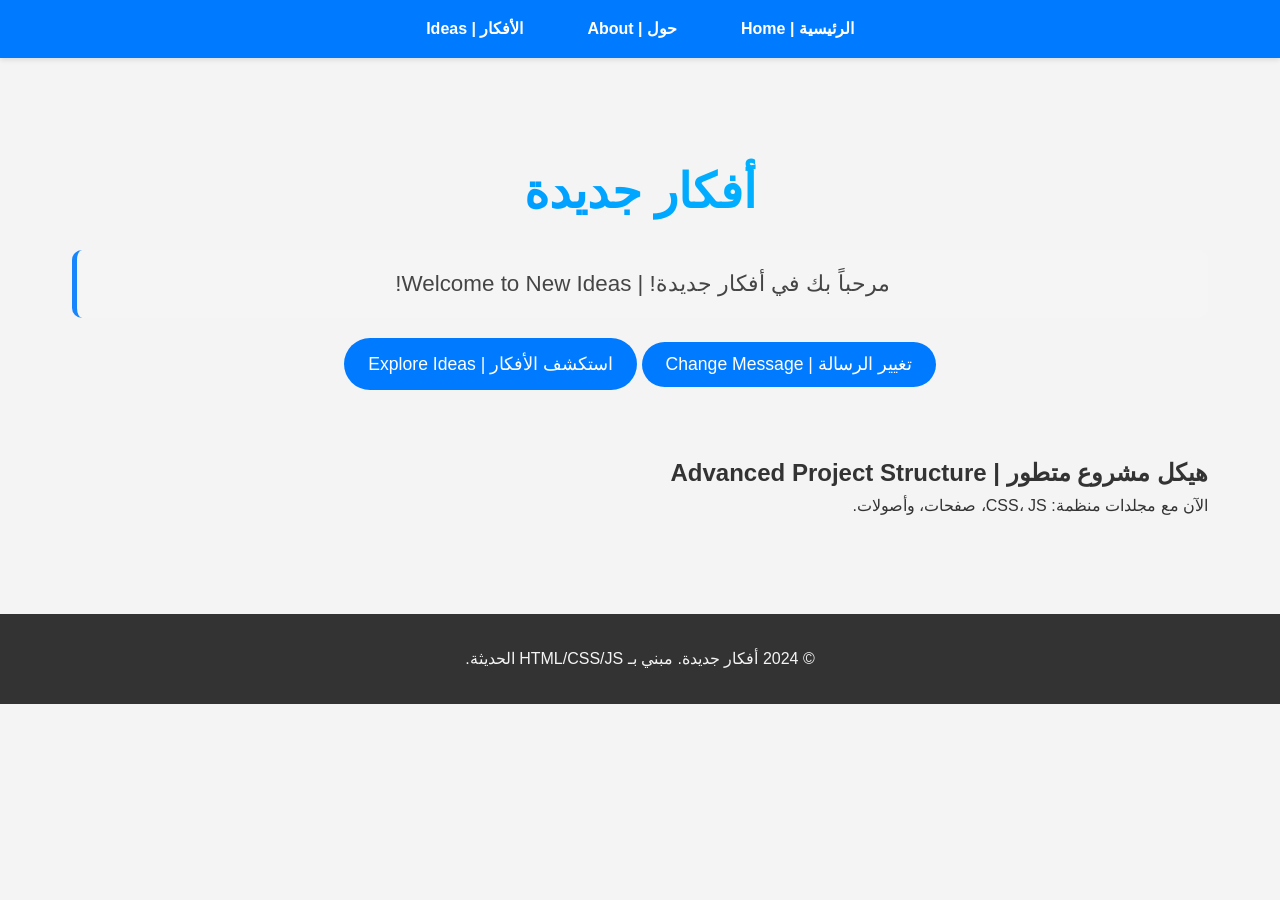
==== index.html @ 8f8e3263 ";=====" ====
<!DOCTYPE html>
<html lang="ar" dir="rtl">
<head>
    <meta charset="UTF-8">
    <meta name="viewport" content="width=device-width, initial-scale=1.0">
    <title>أفكار جديدة | New Ideas</title>
    <link rel="stylesheet" href="css/style.css">
</head>
<body data-theme="light">
    <button id="themeToggle" aria-label="تبديل الثيم | Toggle Theme">🌙</button>
    
    <header>
        <nav>
            <ul>
                <li><a href="index.html#home">الرئيسية | Home</a></li>
                <li><a href="pages/about.html">حول | About</a></li>
                <li><a href="pages/ideas.html">الأفكار | Ideas</a></li>
            </ul>
        </nav>
    </header>
    
    <main>
        <section id="home" class="hero">
            <h1>أفكار جديدة</h1>
            <p id="message">انقر على الزر لتغيير هذا النص | Click the button to change this text.</p>
            <button id="changeBtn" class="btn">تغيير الرسالة | Change Message</button>
            <a href="pages/ideas.html" class="btn">استكشف الأفكار | Explore Ideas</a>
        </section>
        
        <section class="teaser">
            <h2>هيكل مشروع متطور | Advanced Project Structure</h2>
            <p>الآن مع مجلدات منظمة: CSS، JS، صفحات، وأصولات.</p>
        </section>
    </main>
    
    <footer>
        <p>&copy; 2024 أفكار جديدة. مبني بـ HTML/CSS/JS الحديثة.</p>
    </footer>
    
    <script src="js/script.js"></script>
</body>
</html>
---- css/style.css ----
:root {
  --primary-color: #007bff;
  --secondary-color: #0056b3;
  --bg-light: #f4f4f4;
  --bg-dark: #333;
  --text-light: #333;
  --text-dark: #f4f4f4;
  --font-main: 'Arial', sans-serif;
}

[data-theme='dark'] {
  --bg-light: #333;
  --bg-dark: #f4f4f4;
  --text-light: #f4f4f4;
  --text-dark: #333;
}

* {
  margin: 0;
  padding: 0;
  box-sizing: border-box;
}

body {
  font-family: var(--font-main);
  background-color: var(--bg-light);
  color: var(--text-light);
  line-height: 1.6;
  transition: background-color 0.3s, color 0.3s;
}

header {
  background: var(--primary-color);
  padding: 1rem 0;
  position: sticky;
  top: 0;
  z-index: 100;
  box-shadow: 0 2px 5px rgba(0,0,0,0.1);
}

nav ul {
  list-style: none;
  display: flex;
  justify-content: center;
  gap: 2rem;
}

nav a {
  color: white;
  text-decoration: none;
  font-weight: bold;
  padding: 0.5rem 1rem;
  border-radius: 5px;
  transition: background 0.3s;
}

nav a:hover {
  background: var(--secondary-color);
}

main {
  max-width: 1200px;
  margin: 0 auto;
  padding: 2rem;
}

.hero {
  text-align: center;
  padding: 4rem 0;
}

.hero h1 {
  font-size: 3rem;
  margin-bottom: 1rem;
  background: linear-gradient(45deg, var(--primary-color), #00d4ff);
  -webkit-background-clip: text;
  -webkit-text-fill-color: transparent;
  background-clip: text;
}

.hero p {
  font-size: 1.5rem;
  margin-bottom: 2rem;
  opacity: 0.9;
}

#message {
  font-size: 1.4em;
  margin: 20px 0;
  padding: 1rem;
  background: rgba(255,255,255,0.1);
  border-radius: 10px;
  border-left: 5px solid var(--primary-color);
}

.btn {
  display: inline-block;
  padding: 12px 24px;
  background: var(--primary-color);
  color: white;
  border: none;
  border-radius: 50px;
  cursor: pointer;
  font-size: 1.1em;
  transition: all 0.3s;
  text-decoration: none;
}

.btn:hover {
  background: var(--secondary-color);
  transform: translateY(-2px);
  box-shadow: 0 5px 15px rgba(0,123,255,0.4);
}

#themeToggle {
  position: fixed;
  top: 20px;
  right: 20px;
  background: var(--primary-color);
  color: white;
  border: none;
  padding: 10px;
  border-radius: 50%;
  cursor: pointer;
}

.ideas-grid {
  display: grid;
  grid-template-columns: repeat(auto-fit, minmax(300px, 1fr));
  gap: 2rem;
  margin-top: 3rem;
}

.idea-card {
  background: white;
  padding: 2rem;
  border-radius: 15px;
  box-shadow: 0 10px 30px rgba(0,0,0,0.1);
  transition: transform 0.3s;
}

.idea-card:hover {
  transform: translateY(-10px);
}

footer {
  text-align: center;
  padding: 2rem;
  background: var(--bg-dark);
  color: var(--text-dark);
  margin-top: 4rem;
}

@media (max-width: 768px) {
  .hero h1 { font-size: 2rem; }
  nav ul { flex-direction: column; align-items: center; gap: 1rem; }
}
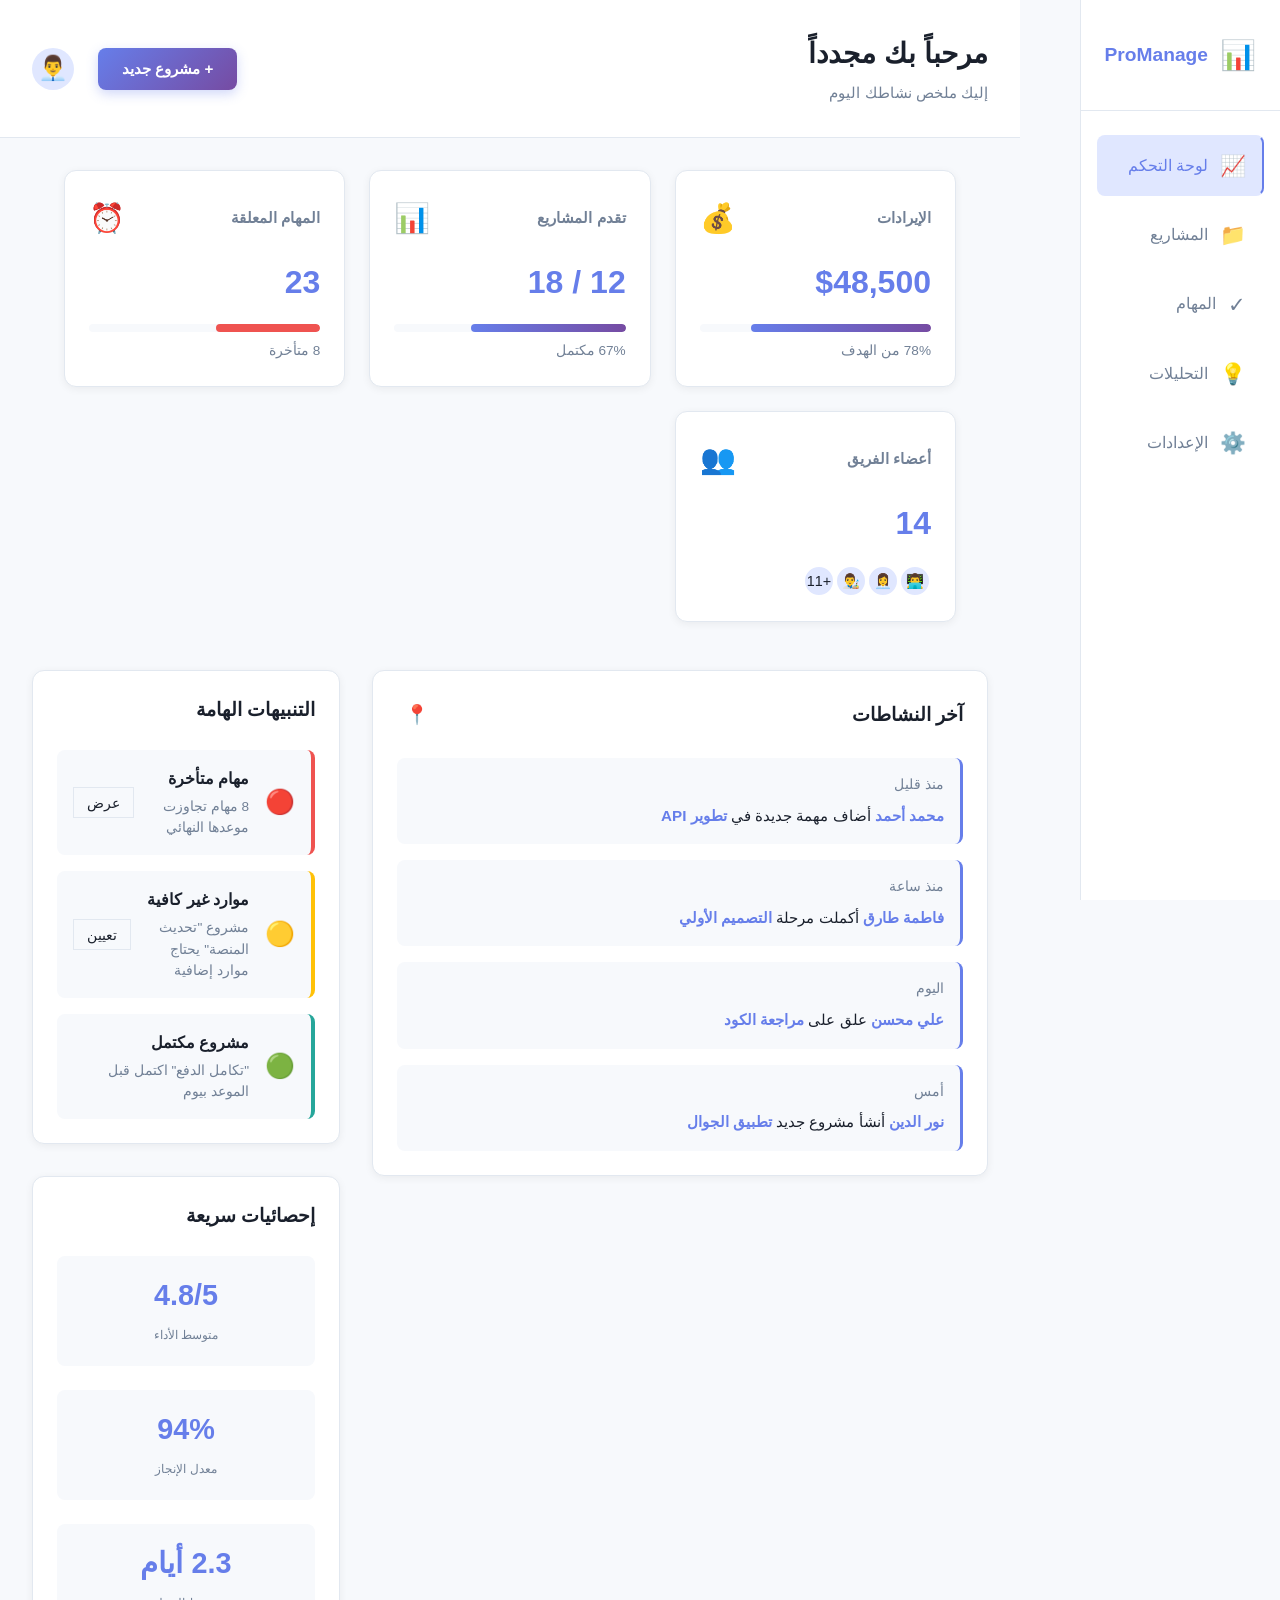
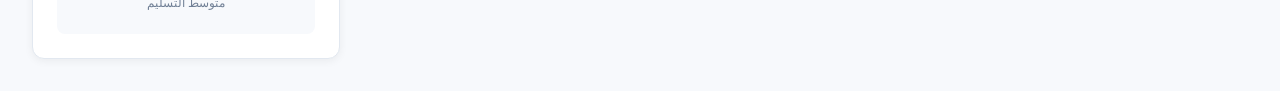
==== commit 6353f6d5: "الان" ====
--- a/index.html
+++ b/index.html
@@ -3,40 +3,219 @@
 <head>
     <meta charset="UTF-8">
     <meta name="viewport" content="width=device-width, initial-scale=1.0">
-    <title>أفكار جديدة | New Ideas</title>
-    <link rel="stylesheet" href="css/style.css">
+    <title>لوحة التحكم - منصة إدارة المشاريع</title>
+    <link rel="stylesheet" href="style.css">
 </head>
-<body data-theme="light">
-    <button id="themeToggle" aria-label="تبديل الثيم | Toggle Theme">🌙</button>
-    
-    <header>
-        <nav>
-            <ul>
-                <li><a href="index.html#home">الرئيسية | Home</a></li>
-                <li><a href="pages/about.html">حول | About</a></li>
-                <li><a href="pages/ideas.html">الأفكار | Ideas</a></li>
-            </ul>
+<body>
+    <!-- Sidebar Navigation -->
+    <aside class="sidebar">
+        <div class="sidebar-header">
+            <div class="logo">
+                <div class="logo-icon">📊</div>
+                <span>ProManage</span>
+            </div>
+        </div>
+        
+        <nav class="sidebar-nav">
+            <a href="index.html" class="nav-item active">
+                <span class="icon">📈</span>
+                <span>لوحة التحكم</span>
+            </a>
+            <a href="projects.html" class="nav-item">
+                <span class="icon">📁</span>
+                <span>المشاريع</span>
+            </a>
+            <a href="tasks.html" class="nav-item">
+                <span class="icon">✓</span>
+                <span>المهام</span>
+            </a>
+            <a href="insights.html" class="nav-item">
+                <span class="icon">💡</span>
+                <span>التحليلات</span>
+            </a>
+            <a href="settings.html" class="nav-item">
+                <span class="icon">⚙️</span>
+                <span>الإعدادات</span>
+            </a>
         </nav>
-    </header>
-    
-    <main>
-        <section id="home" class="hero">
-            <h1>أفكار جديدة</h1>
-            <p id="message">انقر على الزر لتغيير هذا النص | Click the button to change this text.</p>
-            <button id="changeBtn" class="btn">تغيير الرسالة | Change Message</button>
-            <a href="pages/ideas.html" class="btn">استكشف الأفكار | Explore Ideas</a>
-        </section>
-        
-        <section class="teaser">
-            <h2>هيكل مشروع متطور | Advanced Project Structure</h2>
-            <p>الآن مع مجلدات منظمة: CSS، JS، صفحات، وأصولات.</p>
+    </aside>
+
+    <main class="main-content">
+        <!-- Top Header -->
+        <header class="header">
+            <div class="header-left">
+                <h1>مرحباً بك مجدداً</h1>
+                <p class="subtitle">إليك ملخص نشاطك اليوم</p>
+            </div>
+            <div class="header-right">
+                <button class="btn btn-primary">+ مشروع جديد</button>
+                <div class="user-menu">
+                    <div class="avatar">👨‍💼</div>
+                </div>
+            </div>
+        </header>
+
+        <!-- Main Content -->
+        <section class="dashboard-content">
+            <!-- KPI Cards -->
+            <div class="kpi-grid">
+                <div class="kpi-card">
+                    <div class="kpi-header">
+                        <h3>الإيرادات</h3>
+                        <span class="kpi-icon">💰</span>
+                    </div>
+                    <div class="kpi-value">$48,500</div>
+                    <div class="kpi-progress">
+                        <div class="progress-bar">
+                            <div class="progress-fill" style="width: 78%"></div>
+                        </div>
+                        <span class="kpi-percent">78% من الهدف</span>
+                    </div>
+                </div>
+
+                <div class="kpi-card">
+                    <div class="kpi-header">
+                        <h3>تقدم المشاريع</h3>
+                        <span class="kpi-icon">📊</span>
+                    </div>
+                    <div class="kpi-value">12 / 18</div>
+                    <div class="kpi-progress">
+                        <div class="progress-bar">
+                            <div class="progress-fill" style="width: 67%"></div>
+                        </div>
+                        <span class="kpi-percent">67% مكتمل</span>
+                    </div>
+                </div>
+
+                <div class="kpi-card">
+                    <div class="kpi-header">
+                        <h3>المهام المعلقة</h3>
+                        <span class="kpi-icon">⏰</span>
+                    </div>
+                    <div class="kpi-value">23</div>
+                    <div class="kpi-progress">
+                        <div class="progress-bar">
+                            <div class="progress-fill red" style="width: 45%"></div>
+                        </div>
+                        <span class="kpi-percent">8 متأخرة</span>
+                    </div>
+                </div>
+
+                <div class="kpi-card">
+                    <div class="kpi-header">
+                        <h3>أعضاء الفريق</h3>
+                        <span class="kpi-icon">👥</span>
+                    </div>
+                    <div class="kpi-value">14</div>
+                    <div class="kpi-progress">
+                        <div class="team-avatars">
+                            <div class="avatar-small">👨‍💻</div>
+                            <div class="avatar-small">👩‍💼</div>
+                            <div class="avatar-small">👨‍🎨</div>
+                            <div class="avatar-small">+11</div>
+                        </div>
+                    </div>
+                </div>
+            </div>
+
+            <!-- Two Column Layout -->
+            <div class="dashboard-grid">
+                <!-- Left Column -->
+                <div class="left-column">
+                    <!-- Activity Feed -->
+                    <div class="card activity-card">
+                        <div class="card-header">
+                            <h2>آخر النشاطات</h2>
+                            <button class="btn-icon">📍</button>
+                        </div>
+                        <div class="activity-list">
+                            <div class="activity-item">
+                                <div class="activity-time">منذ قليل</div>
+                                <div class="activity-content">
+                                    <strong>محمد أحمد</strong> أضاف مهمة جديدة في <strong>تطوير API</strong>
+                                </div>
+                            </div>
+                            <div class="activity-item">
+                                <div class="activity-time">منذ ساعة</div>
+                                <div class="activity-content">
+                                    <strong>فاطمة طارق</strong> أكملت مرحلة <strong>التصميم الأولي</strong>
+                                </div>
+                            </div>
+                            <div class="activity-item">
+                                <div class="activity-time">اليوم</div>
+                                <div class="activity-content">
+                                    <strong>علي محسن</strong> علق على <strong>مراجعة الكود</strong>
+                                </div>
+                            </div>
+                            <div class="activity-item">
+                                <div class="activity-time">أمس</div>
+                                <div class="activity-content">
+                                    <strong>نور الدين</strong> أنشأ مشروع جديد <strong>تطبيق الجوال</strong>
+                                </div>
+                            </div>
+                        </div>
+                    </div>
+                </div>
+
+                <!-- Right Column -->
+                <div class="right-column">
+                    <!-- Priority Alerts -->
+                    <div class="card alerts-card">
+                        <div class="card-header">
+                            <h2>التنبيهات الهامة</h2>
+                        </div>
+                        <div class="alerts-list">
+                            <div class="alert alert-danger">
+                                <span class="alert-icon">🔴</span>
+                                <div class="alert-content">
+                                    <strong>مهام متأخرة</strong>
+                                    <p>8 مهام تجاوزت موعدها النهائي</p>
+                                </div>
+                                <button class="btn-mini">عرض</button>
+                            </div>
+                            <div class="alert alert-warning">
+                                <span class="alert-icon">🟡</span>
+                                <div class="alert-content">
+                                    <strong>موارد غير كافية</strong>
+                                    <p>مشروع "تحديث المنصة" يحتاج موارد إضافية</p>
+                                </div>
+                                <button class="btn-mini">تعيين</button>
+                            </div>
+                            <div class="alert alert-success">
+                                <span class="alert-icon">🟢</span>
+                                <div class="alert-content">
+                                    <strong>مشروع مكتمل</strong>
+                                    <p>"تكامل الدفع" اكتمل قبل الموعد بيوم</p>
+                                </div>
+                            </div>
+                        </div>
+                    </div>
+
+                    <!-- Quick Stats -->
+                    <div class="card stats-card">
+                        <div class="card-header">
+                            <h2>إحصائيات سريعة</h2>
+                        </div>
+                        <div class="stats-grid">
+                            <div class="stat-item">
+                                <div class="stat-number">4.8/5</div>
+                                <div class="stat-label">متوسط الأداء</div>
+                            </div>
+                            <div class="stat-item">
+                                <div class="stat-number">94%</div>
+                                <div class="stat-label">معدل الإنجاز</div>
+                            </div>
+                            <div class="stat-item">
+                                <div class="stat-number">2.3 أيام</div>
+                                <div class="stat-label">متوسط التسليم</div>
+                            </div>
+                        </div>
+                    </div>
+                </div>
+            </div>
         </section>
     </main>
-    
-    <footer>
-        <p>&copy; 2024 أفكار جديدة. مبني بـ HTML/CSS/JS الحديثة.</p>
-    </footer>
-    
-    <script src="js/script.js"></script>
+
+    <script src="script.js"></script>
 </body>
 </html>
--- a/style.css
+++ b/style.css
@@ -0,0 +1,1870 @@
+/* =======================================
+   ENTERPRISE BUSINESS MANAGEMENT PLATFORM
+   Modern UIverse-Inspired Design System
+   ======================================= */
+
+/* ========== ROOT & VARIABLES ========== */
+:root {
+    --primary: #667eea;
+    --primary-light: #e0e7ff;
+    --secondary: #764ba2;
+    --accent: #f5576c;
+    --danger: #ef5350;
+    --warning: #ffc107;
+    --success: #26a69a;
+    --bg-main: #ffffff;
+    --bg-secondary: #f7f9fc;
+    --bg-tertiary: #e8eef7;
+    --text-primary: #1a202c;
+    --text-secondary: #718096;
+    --border: #e2e8f0;
+    --shadow-sm: 0 2px 8px rgba(0, 0, 0, 0.06);
+    --shadow-md: 0 4px 16px rgba(0, 0, 0, 0.08);
+    --shadow-lg: 0 8px 24px rgba(0, 0, 0, 0.1);
+    --transition: 0.3s cubic-bezier(0.4, 0, 0.2, 1);
+    --border-radius: 12px;
+}
+
+/* ========== RESET & BASE ========== */
+* {
+    margin: 0;
+    padding: 0;
+    box-sizing: border-box;
+}
+
+html {
+    scroll-behavior: smooth;
+}
+
+body {
+    font-family: -apple-system, BlinkMacSystemFont, "Segoe UI", "Roboto", "Oxygen", "Ubuntu", "Cantarell", sans-serif;
+    background-color: var(--bg-secondary);
+    color: var(--text-primary);
+    line-height: 1.6;
+    direction: rtl;
+}
+
+/* ========== LAYOUT STRUCTURE ========== */
+body {
+    display: grid;
+    grid-template-columns: 260px 1fr;
+    grid-template-rows: auto 1fr;
+    min-height: 100vh;
+}
+
+.sidebar {
+    grid-row: 1 / -1;
+    grid-column: 1;
+    background: var(--bg-main);
+    border-left: 1px solid var(--border);
+    padding: 2rem 0;
+    height: 100vh;
+    overflow-y: auto;
+    position: sticky;
+    top: 0;
+}
+
+.main-content {
+    grid-column: 2;
+    grid-row: 1 / -1;
+    display: flex;
+    flex-direction: column;
+}
+
+/* ========== SIDEBAR ========== */
+.sidebar-header {
+    padding: 0 1.5rem 2rem;
+    border-bottom: 1px solid var(--border);
+    margin-bottom: 1.5rem;
+}
+
+.logo {
+    display: flex;
+    align-items: center;
+    gap: 0.75rem;
+    font-weight: 700;
+    font-size: 1.2rem;
+    color: var(--primary);
+    cursor: pointer;
+}
+
+.logo-icon {
+    font-size: 1.8rem;
+}
+
+.sidebar-nav {
+    display: flex;
+    flex-direction: column;
+    gap: 0.5rem;
+    padding: 0 1rem;
+}
+
+.nav-item {
+    display: flex;
+    align-items: center;
+    gap: 0.75rem;
+    padding: 0.75rem 1rem;
+    color: var(--text-secondary);
+    text-decoration: none;
+    border-radius: 8px;
+    transition: all var(--transition);
+    cursor: pointer;
+    border: 2px solid transparent;
+}
+
+.nav-item:hover {
+    background-color: var(--bg-secondary);
+    color: var(--primary);
+    transform: translateX(-4px);
+}
+
+.nav-item.active {
+    background-color: var(--primary-light);
+    color: var(--primary);
+    border-right: 2px solid var(--primary);
+}
+
+.nav-item .icon {
+    font-size: 1.3rem;
+    display: flex;
+    align-items: center;
+}
+
+/* ========== HEADER ========== */
+.header {
+    display: flex;
+    justify-content: space-between;
+    align-items: center;
+    padding: 2rem;
+    background: var(--bg-main);
+    border-bottom: 1px solid var(--border);
+}
+
+.header-left h1 {
+    font-size: 1.75rem;
+    margin-bottom: 0.25rem;
+}
+
+.subtitle {
+    color: var(--text-secondary);
+    font-size: 0.95rem;
+}
+
+.header-right {
+    display: flex;
+    align-items: center;
+    gap: 1.5rem;
+}
+
+.filters {
+    display: flex;
+    gap: 0.5rem;
+}
+
+.btn-filter {
+    padding: 0.6rem 1.2rem;
+    border: 1px solid var(--border);
+    background: transparent;
+    border-radius: 8px;
+    cursor: pointer;
+    color: var(--text-secondary);
+    transition: all var(--transition);
+    font-size: 0.9rem;
+}
+
+.btn-filter:hover,
+.btn-filter.active {
+    background: var(--primary);
+    color: white;
+    border-color: var(--primary);
+}
+
+.search-input {
+    padding: 0.75rem 1rem;
+    border: 1px solid var(--border);
+    border-radius: 8px;
+    background: var(--bg-secondary);
+    color: var(--text-primary);
+    width: 200px;
+    transition: all var(--transition);
+}
+
+.search-input:focus {
+    outline: none;
+    border-color: var(--primary);
+    background: var(--bg-main);
+    box-shadow: 0 0 0 3px rgba(102, 126, 234, 0.1);
+}
+
+.user-menu {
+    display: flex;
+    align-items: center;
+    gap: 1rem;
+}
+
+.avatar {
+    width: 42px;
+    height: 42px;
+    border-radius: 50%;
+    background: var(--primary-light);
+    display: flex;
+    align-items: center;
+    justify-content: center;
+    cursor: pointer;
+    transition: all var(--transition);
+    font-size: 1.5rem;
+}
+
+.avatar:hover {
+    transform: scale(1.1);
+}
+
+/* ========== BUTTONS ========== */
+.btn {
+    padding: 0.75rem 1.5rem;
+    border: none;
+    border-radius: 8px;
+    font-weight: 600;
+    cursor: pointer;
+    transition: all var(--transition);
+    font-size: 0.95rem;
+    display: inline-flex;
+    align-items: center;
+    gap: 0.5rem;
+}
+
+.btn-primary {
+    background: linear-gradient(135deg, var(--primary) 0%, var(--secondary) 100%);
+    color: white;
+    box-shadow: 0 4px 12px rgba(102, 126, 234, 0.3);
+}
+
+.btn-primary:hover {
+    transform: translateY(-2px);
+    box-shadow: 0 6px 16px rgba(102, 126, 234, 0.4);
+}
+
+.btn-secondary {
+    background: var(--bg-secondary);
+    color: var(--text-primary);
+    border: 1px solid var(--border);
+}
+
+.btn-secondary:hover {
+    background: var(--bg-tertiary);
+    border-color: var(--primary);
+}
+
+.btn-danger {
+    background: var(--danger);
+    color: white;
+}
+
+.btn-mini {
+    padding: 0.4rem 0.8rem;
+    font-size: 0.85rem;
+    background: var(--bg-secondary);
+    color: var(--text-primary);
+    border: 1px solid var(--border);
+}
+
+.btn-mini:hover {
+    background: var(--primary);
+    color: white;
+}
+
+.btn-mini.danger {
+    color: var(--danger);
+}
+
+.btn-mini.danger:hover {
+    background: var(--danger);
+    color: white;
+}
+
+.btn-icon {
+    background: transparent;
+    border: none;
+    cursor: pointer;
+    padding: 0.5rem;
+    font-size: 1.2rem;
+    transition: all var(--transition);
+}
+
+.btn-icon:hover {
+    transform: scale(1.1);
+}
+
+/* ========== CARDS ========== */
+.card {
+    background: var(--bg-main);
+    border: 1px solid var(--border);
+    border-radius: var(--border-radius);
+    padding: 1.5rem;
+    box-shadow: var(--shadow-sm);
+    transition: all var(--transition);
+}
+
+.card:hover {
+    box-shadow: var(--shadow-md);
+    border-color: var(--primary);
+}
+
+.card-header {
+    display: flex;
+    justify-content: space-between;
+    align-items: center;
+    margin-bottom: 1.5rem;
+}
+
+.card-header h2 {
+    font-size: 1.2rem;
+    margin: 0;
+}
+
+/* ========== KPI CARDS ========== */
+.kpi-grid {
+    display: grid;
+    grid-template-columns: repeat(auto-fit, minmax(250px, 1fr));
+    gap: 1.5rem;
+    margin: 2rem;
+    margin-bottom: 3rem;
+}
+
+.kpi-card {
+    background: var(--bg-main);
+    border: 1px solid var(--border);
+    border-radius: var(--border-radius);
+    padding: 1.5rem;
+    box-shadow: var(--shadow-sm);
+    transition: all var(--transition);
+}
+
+.kpi-card:hover {
+    transform: translateY(-4px);
+    box-shadow: var(--shadow-md);
+    border-color: var(--primary);
+}
+
+.kpi-header {
+    display: flex;
+    justify-content: space-between;
+    align-items: center;
+    margin-bottom: 1rem;
+}
+
+.kpi-header h3 {
+    font-size: 0.95rem;
+    color: var(--text-secondary);
+    margin: 0;
+}
+
+.kpi-icon {
+    font-size: 1.8rem;
+}
+
+.kpi-value {
+    font-size: 2rem;
+    font-weight: 700;
+    margin-bottom: 1rem;
+    color: var(--primary);
+}
+
+.kpi-progress {
+    display: flex;
+    flex-direction: column;
+    gap: 0.5rem;
+}
+
+.progress-bar {
+    height: 8px;
+    background: var(--bg-secondary);
+    border-radius: 4px;
+    overflow: hidden;
+}
+
+.progress-fill {
+    height: 100%;
+    background: linear-gradient(90deg, var(--primary), var(--secondary));
+    border-radius: 4px;
+    transition: width var(--transition);
+}
+
+.progress-fill.red {
+    background: var(--danger);
+}
+
+.kpi-percent {
+    font-size: 0.85rem;
+    color: var(--text-secondary);
+}
+
+.team-avatars {
+    display: flex;
+    gap: -8px;
+}
+
+.avatar-small {
+    width: 32px;
+    height: 32px;
+    border-radius: 50%;
+    background: var(--primary-light);
+    display: flex;
+    align-items: center;
+    justify-content: center;
+    font-size: 0.9rem;
+    border: 2px solid var(--bg-main);
+    flex-shrink: 0;
+}
+
+.avatar-tiny {
+    width: 24px;
+    height: 24px;
+    border-radius: 50%;
+    background: var(--primary-light);
+    display: flex;
+    align-items: center;
+    justify-content: center;
+    font-size: 0.7rem;
+    border: 2px solid var(--bg-main);
+}
+
+/* ========== DASHBOARD GRID ========== */
+.dashboard-content {
+    padding: 0 2rem 2rem;
+    flex: 1;
+    overflow-y: auto;
+}
+
+.dashboard-grid {
+    display: grid;
+    grid-template-columns: 2fr 1fr;
+    gap: 2rem;
+}
+
+.left-column,
+.right-column {
+    display: flex;
+    flex-direction: column;
+    gap: 2rem;
+}
+
+/* ========== ACTIVITY CARD ========== */
+.activity-list {
+    display: flex;
+    flex-direction: column;
+    gap: 1rem;
+}
+
+.activity-item {
+    padding: 1rem;
+    background: var(--bg-secondary);
+    border-radius: 8px;
+    border-right: 3px solid var(--primary);
+}
+
+.activity-time {
+    font-size: 0.85rem;
+    color: var(--text-secondary);
+    margin-bottom: 0.5rem;
+}
+
+.activity-content {
+    font-size: 0.95rem;
+    color: var(--text-primary);
+}
+
+.activity-content strong {
+    color: var(--primary);
+}
+
+/* ========== ALERTS ========== */
+.alerts-list {
+    display: flex;
+    flex-direction: column;
+    gap: 1rem;
+}
+
+.alert {
+    display: flex;
+    align-items: center;
+    gap: 1rem;
+    padding: 1rem;
+    border-radius: 8px;
+    background: var(--bg-secondary);
+    border-right: 4px solid;
+}
+
+.alert-danger {
+    border-right-color: var(--danger);
+}
+
+.alert-warning {
+    border-right-color: var(--warning);
+}
+
+.alert-success {
+    border-right-color: var(--success);
+}
+
+.alert-icon {
+    font-size: 1.5rem;
+}
+
+.alert-content {
+    flex: 1;
+}
+
+.alert-content strong {
+    display: block;
+    margin-bottom: 0.25rem;
+}
+
+.alert-content p {
+    font-size: 0.85rem;
+    color: var(--text-secondary);
+    margin: 0;
+}
+
+/* ========== STATS CARD ========== */
+.stats-grid {
+    display: grid;
+    grid-template-columns: 1fr;
+    gap: 1.5rem;
+}
+
+.stat-item {
+    text-align: center;
+    padding: 1rem;
+    background: var(--bg-secondary);
+    border-radius: 8px;
+}
+
+.stat-number {
+    font-size: 1.8rem;
+    font-weight: 700;
+    color: var(--primary);
+    margin-bottom: 0.5rem;
+}
+
+.stat-label {
+    font-size: 0.85rem;
+    color: var(--text-secondary);
+}
+
+/* ========== PROJECTS SECTION ========== */
+.projects-section {
+    padding: 0 2rem 2rem;
+    flex: 1;
+    overflow-y: auto;
+}
+
+.projects-grid {
+    display: grid;
+    grid-template-columns: repeat(auto-fill, minmax(320px, 1fr));
+    gap: 1.5rem;
+}
+
+.project-card {
+    background: var(--bg-main);
+    border: 1px solid var(--border);
+    border-radius: var(--border-radius);
+    padding: 1.5rem;
+    box-shadow: var(--shadow-sm);
+    transition: all var(--transition);
+    display: flex;
+    flex-direction: column;
+}
+
+.project-card:hover {
+    transform: translateY(-8px);
+    box-shadow: var(--shadow-lg);
+    border-color: var(--primary);
+}
+
+.project-header {
+    display: flex;
+    justify-content: space-between;
+    align-items: start;
+    margin-bottom: 0.75rem;
+}
+
+.project-header h3 {
+    font-size: 1.1rem;
+    flex: 1;
+}
+
+.status-badge {
+    padding: 0.4rem 0.8rem;
+    border-radius: 6px;
+    font-size: 0.8rem;
+    font-weight: 600;
+    white-space: nowrap;
+}
+
+.status-active {
+    background: rgba(102, 126, 234, 0.1);
+    color: var(--primary);
+}
+
+.status-completed {
+    background: rgba(38, 166, 154, 0.1);
+    color: var(--success);
+}
+
+.status-pending {
+    background: rgba(255, 193, 7, 0.1);
+    color: var(--warning);
+}
+
+.project-desc {
+    color: var(--text-secondary);
+    font-size: 0.9rem;
+    margin-bottom: 1rem;
+}
+
+.project-meta {
+    display: grid;
+    grid-template-columns: 1fr 1fr;
+    gap: 1rem;
+    margin-bottom: 1rem;
+    font-size: 0.85rem;
+}
+
+.meta-item {
+    display: flex;
+    flex-direction: column;
+    gap: 0.25rem;
+}
+
+.meta-item .label {
+    color: var(--text-secondary);
+}
+
+.meta-item .value {
+    color: var(--text-primary);
+    font-weight: 600;
+}
+
+.priority {
+    padding: 0.3rem 0.7rem;
+    border-radius: 4px;
+    font-weight: 600;
+}
+
+.priority.high {
+    background: rgba(239, 83, 80, 0.1);
+    color: var(--danger);
+}
+
+.priority.medium {
+    background: rgba(255, 193, 7, 0.1);
+    color: var(--warning);
+}
+
+.priority.low {
+    background: rgba(76, 175, 80, 0.1);
+    color: var(--success);
+}
+
+.project-progress {
+    margin: 1rem 0;
+}
+
+.progress-label {
+    display: flex;
+    justify-content: space-between;
+    margin-bottom: 0.5rem;
+    font-size: 0.85rem;
+}
+
+.percent {
+    font-weight: 700;
+    color: var(--primary);
+}
+
+.project-footer {
+    display: flex;
+    justify-content: space-between;
+    align-items: center;
+    margin-top: auto;
+    padding-top: 1rem;
+    border-top: 1px solid var(--border);
+}
+
+.team-section {
+    display: flex;
+    align-items: center;
+    gap: 0.5rem;
+}
+
+.team-label {
+    font-size: 0.85rem;
+    color: var(--text-secondary);
+}
+
+/* ========== KANBAN BOARD ========== */
+.kanban-section {
+    padding: 0 2rem 2rem;
+    flex: 1;
+    overflow-x: auto;
+}
+
+.kanban-board {
+    display: grid;
+    grid-template-columns: repeat(4, minmax(300px, 1fr));
+    gap: 1.5rem;
+}
+
+.kanban-column {
+    background: var(--bg-secondary);
+    border-radius: var(--border-radius);
+    padding: 1rem;
+    min-height: 600px;
+}
+
+.column-header {
+    display: flex;
+    justify-content: space-between;
+    align-items: center;
+    margin-bottom: 1rem;
+}
+
+.column-header h3 {
+    font-weight: 700;
+    font-size: 1rem;
+}
+
+.task-count {
+    background: var(--primary);
+    color: white;
+    width: 24px;
+    height: 24px;
+    border-radius: 50%;
+    display: flex;
+    align-items: center;
+    justify-content: center;
+    font-size: 0.8rem;
+}
+
+.tasks-list {
+    display: flex;
+    flex-direction: column;
+    gap: 1rem;
+}
+
+.task-card {
+    background: var(--bg-main);
+    border: 1px solid var(--border);
+    border-radius: 8px;
+    padding: 1rem;
+    cursor: move;
+    transition: all var(--transition);
+}
+
+.task-card:hover {
+    box-shadow: var(--shadow-md);
+    transform: translateY(-2px);
+}
+
+.task-priority {
+    display: inline-block;
+    font-size: 1.2rem;
+    margin-bottom: 0.5rem;
+}
+
+.task-card h4 {
+    font-size: 0.95rem;
+    margin-bottom: 0.5rem;
+}
+
+.task-desc {
+    font-size: 0.85rem;
+    color: var(--text-secondary);
+    margin-bottom: 1rem;
+}
+
+.task-meta {
+    display: flex;
+    gap: 0.5rem;
+    align-items: center;
+    margin-bottom: 1rem;
+}
+
+.priority-badge {
+    padding: 0.2rem 0.6rem;
+    border-radius: 4px;
+    font-size: 0.75rem;
+    font-weight: 600;
+}
+
+.priority-badge.high {
+    background: rgba(239, 83, 80, 0.1);
+    color: var(--danger);
+}
+
+.priority-badge.medium {
+    background: rgba(255, 193, 7, 0.1);
+    color: var(--warning);
+}
+
+.priority-badge.low {
+    background: rgba(76, 175, 80, 0.1);
+    color: var(--success);
+}
+
+.due-date {
+    font-size: 0.75rem;
+    color: var(--text-secondary);
+    margin-left: auto;
+}
+
+.task-assignee {
+    display: flex;
+    justify-content: flex-end;
+}
+
+.progress-mini {
+    height: 4px;
+    background: var(--bg-secondary);
+    border-radius: 2px;
+    margin-top: 0.5rem;
+}
+
+.progress-bar-mini {
+    height: 100%;
+    background: var(--primary);
+    border-radius: 2px;
+}
+
+/* ========== INSIGHTS SECTION ========== */
+.insights-content {
+    padding: 0 2rem 2rem;
+    flex: 1;
+    overflow-y: auto;
+}
+
+.metrics-grid {
+    display: grid;
+    grid-template-columns: repeat(auto-fit, minmax(200px, 1fr));
+    gap: 1.5rem;
+    margin-bottom: 2rem;
+}
+
+.metric-card {
+    background: var(--bg-main);
+    border: 1px solid var(--border);
+    border-radius: var(--border-radius);
+    padding: 1.5rem;
+    box-shadow: var(--shadow-sm);
+}
+
+.metric-header {
+    display: flex;
+    justify-content: space-between;
+    align-items: start;
+    margin-bottom: 1rem;
+}
+
+.metric-header h3 {
+    font-size: 0.95rem;
+    margin: 0;
+}
+
+.trend-indicator {
+    font-weight: 700;
+    padding: 0.3rem 0.6rem;
+    border-radius: 4px;
+    font-size: 0.85rem;
+}
+
+.trend-indicator.up {
+    background: rgba(76, 175, 80, 0.1);
+    color: var(--success);
+}
+
+.trend-indicator.down {
+    background: rgba(239, 83, 80, 0.1);
+    color: var(--danger);
+}
+
+.metric-value {
+    font-size: 2rem;
+    font-weight: 700;
+    color: var(--primary);
+    margin-bottom: 0.5rem;
+}
+
+.metric-desc {
+    font-size: 0.85rem;
+    color: var(--text-secondary);
+}
+
+.charts-grid {
+    display: grid;
+    grid-template-columns: 2fr 1fr;
+    gap: 1.5rem;
+    margin-bottom: 2rem;
+}
+
+.chart-card,
+.goals-card {
+    background: var(--bg-main);
+    border: 1px solid var(--border);
+    border-radius: var(--border-radius);
+    padding: 1.5rem;
+    box-shadow: var(--shadow-sm);
+}
+
+.timeline-chart {
+    display: flex;
+    flex-direction: column;
+    gap: 1.5rem;
+}
+
+.timeline-item {
+    display: grid;
+    grid-template-columns: 100px 1fr;
+    gap: 1rem;
+    align-items: center;
+}
+
+.timeline-date {
+    font-size: 0.85rem;
+    color: var(--text-secondary);
+    font-weight: 600;
+}
+
+.timeline-block {
+    background: linear-gradient(90deg, var(--primary), var(--secondary));
+    color: white;
+    padding: 0.75rem 1rem;
+    border-radius: 6px;
+    min-height: 40px;
+    display: flex;
+    align-items: center;
+    font-weight: 600;
+    font-size: 0.9rem;
+}
+
+.goals-list {
+    display: flex;
+    flex-direction: column;
+    gap: 1rem;
+}
+
+.goal-item {
+    display: flex;
+    gap: 1rem;
+    padding: 1rem;
+    background: var(--bg-secondary);
+    border-radius: 8px;
+}
+
+.goal-status {
+    font-size: 1.5rem;
+    flex-shrink: 0;
+}
+
+.goal-content h4 {
+    margin-bottom: 0.25rem;
+    font-size: 0.95rem;
+}
+
+.goal-content p {
+    font-size: 0.85rem;
+    color: var(--text-secondary);
+    margin: 0;
+}
+
+.performance-card {
+    background: var(--bg-main);
+    border: 1px solid var(--border);
+    border-radius: var(--border-radius);
+    padding: 1.5rem;
+    box-shadow: var(--shadow-sm);
+}
+
+.performance-table {
+    display: flex;
+    flex-direction: column;
+    gap: 1rem;
+}
+
+.perf-item {
+    display: grid;
+    grid-template-columns: 200px 1fr;
+    gap: 2rem;
+    padding: 1rem;
+    background: var(--bg-secondary);
+    border-radius: 8px;
+    align-items: center;
+}
+
+.perf-member {
+    display: flex;
+    align-items: center;
+    gap: 0.75rem;
+}
+
+.member-name {
+    font-weight: 600;
+}
+
+.perf-stats {
+    display: grid;
+    grid-template-columns: repeat(3, 1fr);
+    gap: 1rem;
+}
+
+.stat {
+    text-align: center;
+}
+
+.stat-label {
+    display: block;
+    font-size: 0.75rem;
+    color: var(--text-secondary);
+    margin-bottom: 0.3rem;
+}
+
+.stat-value {
+    display: block;
+    font-size: 1.1rem;
+    font-weight: 700;
+    color: var(--primary);
+}
+
+/* ========== SETTINGS SECTION ========== */
+.settings-content {
+    padding: 0 2rem 2rem;
+    flex: 1;
+    overflow-y: auto;
+}
+
+.settings-grid {
+    display: grid;
+    grid-template-columns: 220px 1fr;
+    gap: 2rem;
+}
+
+.settings-menu {
+    display: flex;
+    flex-direction: column;
+    gap: 0.5rem;
+}
+
+.settings-menu-item {
+    padding: 0.75rem 1rem;
+    background: transparent;
+    border: none;
+    border-right: 3px solid transparent;
+    cursor: pointer;
+    text-align: right;
+    color: var(--text-secondary);
+    transition: all var(--transition);
+    font-weight: 500;
+}
+
+.settings-menu-item:hover {
+    color: var(--primary);
+    background: var(--bg-secondary);
+}
+
+.settings-menu-item.active {
+    color: var(--primary);
+    background: var(--primary-light);
+    border-right-color: var(--primary);
+}
+
+.settings-panels {
+    min-height: 600px;
+}
+
+.settings-section {
+    display: none;
+}
+
+.settings-section.active {
+    display: block;
+}
+
+.settings-section h2 {
+    margin-bottom: 1.5rem;
+}
+
+.settings-card {
+    background: var(--bg-main);
+    border: 1px solid var(--border);
+    border-radius: var(--border-radius);
+    padding: 1.5rem;
+    box-shadow: var(--shadow-sm);
+}
+
+.profile-header {
+    display: flex;
+    align-items: center;
+    gap: 2rem;
+    margin-bottom: 2rem;
+    padding-bottom: 2rem;
+    border-bottom: 1px solid var(--border);
+}
+
+@media (max-width: 768px) {
+    .profile-header {
+        flex-direction: column;
+        text-align: center;
+        gap: 1.5rem;
+    }
+
+    .avatar-large {
+        width: 90px;
+        height: 90px;
+    }
+}
+
+.avatar-large {
+    width: 100px;
+    height: 100px;
+    border-radius: 12px;
+    background: linear-gradient(135deg, var(--primary), var(--secondary));
+    display: flex;
+    align-items: center;
+    justify-content: center;
+    font-size: 2.5rem;
+    color: white;
+    box-shadow: var(--shadow-md);
+    flex-shrink: 0;
+    overflow: hidden;
+}
+
+.avatar-large svg {
+    width: 85%;
+    height: 85%;
+}
+
+.profile-info h3 {
+    margin-bottom: 0.25rem;
+    font-size: 1.5rem;
+}
+
+.profile-info p {
+    color: var(--text-secondary);
+    margin-bottom: 0.75rem;
+}
+
+.social-links {
+    display: grid;
+    grid-template-columns: repeat(auto-fit, minmax(200px, 1fr));
+    gap: 1rem;
+    margin-bottom: 1rem;
+}
+
+.social-links .form-input {
+    padding: 0.75rem 1rem;
+    font-size: 0.9rem;
+}
+
+.social-links .form-input::placeholder {
+    color: var(--text-secondary);
+}
+
+@media (max-width: 768px) {
+    .social-links {
+        grid-template-columns: 1fr;
+    }
+}
+
+.form-group {
+    margin-bottom: 1.5rem;
+}
+
+.form-group label {
+    display: block;
+    margin-bottom: 0.5rem;
+    font-weight: 600;
+    font-size: 0.95rem;
+}
+
+.form-input {
+    width: 100%;
+    padding: 0.75rem;
+    border: 1px solid var(--border);
+    border-radius: 8px;
+    background: var(--bg-secondary);
+    color: var(--text-primary);
+    transition: all var(--transition);
+    font-size: 0.95rem;
+}
+
+.form-input:focus {
+    outline: none;
+    border-color: var(--primary);
+    background: var(--bg-main);
+    box-shadow: 0 0 0 3px rgba(102, 126, 234, 0.1);
+}
+
+.team-header {
+    display: flex;
+    justify-content: space-between;
+    align-items: center;
+    margin-bottom: 1.5rem;
+}
+
+.team-members {
+    display: flex;
+    flex-direction: column;
+    gap: 1rem;
+}
+
+.team-member {
+    display: grid;
+    grid-template-columns: 1fr auto auto;
+    gap: 1rem;
+    padding: 1rem;
+    background: var(--bg-secondary);
+    border-radius: 8px;
+    align-items: center;
+}
+
+.member-info {
+    display: flex;
+    align-items: center;
+    gap: 0.75rem;
+}
+
+.member-info h4 {
+    margin-bottom: 0.25rem;
+}
+
+.member-info p {
+    font-size: 0.85rem;
+    color: var(--text-secondary);
+    margin: 0;
+}
+
+.member-role {
+    min-width: 150px;
+}
+
+.role-select {
+    width: 100%;
+    padding: 0.5rem;
+    border: 1px solid var(--border);
+    border-radius: 6px;
+    background: var(--bg-main);
+    cursor: pointer;
+}
+
+.divider {
+    border: none;
+    border-top: 1px solid var(--border);
+    margin: 1.5rem 0;
+}
+
+.toggle-setting {
+    display: flex;
+    justify-content: space-between;
+    align-items: center;
+    padding: 1rem;
+    background: var(--bg-secondary);
+    border-radius: 8px;
+    margin-bottom: 1rem;
+}
+
+.toggle-switch {
+    position: relative;
+    display: inline-block;
+    width: 50px;
+    height: 26px;
+}
+
+.toggle-switch input {
+    opacity: 0;
+    width: 0;
+    height: 0;
+}
+
+.toggle-slider {
+    position: absolute;
+    cursor: pointer;
+    top: 0;
+    left: 0;
+    right: 0;
+    bottom: 0;
+    background-color: var(--border);
+    transition: all var(--transition);
+    border-radius: 26px;
+}
+
+.toggle-slider:before {
+    position: absolute;
+    content: "";
+    height: 20px;
+    width: 20px;
+    left: 3px;
+    bottom: 3px;
+    background-color: white;
+    transition: all var(--transition);
+    border-radius: 50%;
+}
+
+input:checked + .toggle-slider {
+    background-color: var(--primary);
+}
+
+input:checked + .toggle-slider:before {
+    transform: translateX(24px);
+}
+
+.active-devices {
+    display: flex;
+    flex-direction: column;
+    gap: 1rem;
+}
+
+.device-item {
+    display: flex;
+    justify-content: space-between;
+    align-items: center;
+    padding: 1rem;
+    background: var(--bg-secondary);
+    border-radius: 8px;
+}
+
+.device-icon {
+    font-size: 1.5rem;
+    margin-right: 1rem;
+}
+
+.device-info {
+    flex: 1;
+}
+
+.device-info h4 {
+    margin-bottom: 0.25rem;
+}
+
+.device-info p {
+    font-size: 0.85rem;
+    color: var(--text-secondary);
+    margin: 0;
+}
+
+.notification-setting {
+    display: flex;
+    justify-content: space-between;
+    align-items: center;
+    padding: 1rem;
+    background: var(--bg-secondary);
+    border-radius: 8px;
+    margin-bottom: 1rem;
+}
+
+.notification-setting h4 {
+    margin-bottom: 0.25rem;
+}
+
+.notification-setting p {
+    font-size: 0.85rem;
+    color: var(--text-secondary);
+    margin: 0;
+}
+
+.theme-select,
+.density-select {
+    display: flex;
+    gap: 1rem;
+    margin: 1rem 0 1.5rem;
+}
+
+.theme-option,
+.density-select label {
+    flex: 1;
+}
+
+.theme-option input,
+.density-select input {
+    display: none;
+}
+
+.theme-label,
+.density-select label {
+    display: block;
+    padding: 1rem;
+    border: 2px solid var(--border);
+    border-radius: 8px;
+    text-align: center;
+    cursor: pointer;
+    transition: all var(--transition);
+}
+
+.theme-option input:checked + .theme-label,
+.density-select input:checked + label {
+    border-color: var(--primary);
+    background: var(--primary-light);
+}
+
+.period-select {
+    padding: 0.6rem 1rem;
+    border: 1px solid var(--border);
+    border-radius: 8px;
+    background: var(--bg-main);
+    color: var(--text-primary);
+    cursor: pointer;
+}
+
+/* ========== RESPONSIVE ========== */
+@media (max-width: 1200px) {
+    .kanban-board {
+        grid-template-columns: repeat(2, minmax(280px, 1fr));
+    }
+
+    .dashboard-grid {
+        grid-template-columns: 1fr;
+    }
+
+    .charts-grid {
+        grid-template-columns: 1fr;
+    }
+
+    .perf-item {
+        grid-template-columns: 1fr;
+        gap: 1rem;
+    }
+
+    .perf-stats {
+        grid-template-columns: 1fr;
+    }
+}
+
+@media (max-width: 768px) {
+    body {
+        grid-template-columns: 1fr;
+    }
+
+    .sidebar {
+        grid-row: auto;
+        grid-column: 1;
+        height: auto;
+        border-left: none;
+        border-bottom: 1px solid var(--border);
+        padding: 1rem;
+    }
+
+    .sidebar-nav {
+        flex-direction: row;
+        overflow-x: auto;
+    }
+
+    .nav-item {
+        white-space: nowrap;
+    }
+
+    .main-content {
+        grid-column: 1;
+    }
+
+    .header {
+        flex-direction: column;
+        gap: 1rem;
+        padding: 1rem;
+    }
+
+    .header-right {
+        flex-direction: column;
+        width: 100%;
+    }
+
+    .search-input {
+        width: 100%;
+    }
+
+    .kpi-grid {
+        grid-template-columns: 1fr;
+        margin: 1rem;
+    }
+
+    .projects-grid {
+        grid-template-columns: 1fr;
+    }
+
+    .kanban-board {
+        grid-template-columns: 1fr;
+    }
+
+    .settings-grid {
+        grid-template-columns: 1fr;
+    }
+
+    .settings-menu {
+        flex-direction: row;
+        margin-bottom: 1rem;
+    }
+
+    .metrics-grid {
+        grid-template-columns: repeat(2, 1fr);
+    }
+
+    .team-member {
+        grid-template-columns: 1fr;
+    }
+}
+
+@media (max-width: 480px) {
+    :root {
+        --border-radius: 8px;
+    }
+
+    .sidebar-header {
+        padding: 0 1rem 1rem;
+    }
+
+    .logo {
+        font-size: 1rem;
+    }
+
+    .logo-icon {
+        font-size: 1.4rem;
+    }
+
+    .header {
+        padding: 1rem 0.75rem;
+    }
+
+    .header-left h1 {
+        font-size: 1.3rem;
+    }
+
+    .kpi-grid,
+    .dashboard-content,
+    .projects-section,
+    .kanban-section,
+    .insights-content,
+    .settings-content {
+        padding: 1rem;
+    }
+
+    .kpi-grid {
+        margin: 0;
+        gap: 1rem;
+    }
+
+    .projects-grid {
+        gap: 1rem;
+    }
+
+    .kanban-board {
+        gap: 1rem;
+    }
+
+    .kanban-column {
+        min-height: 400px;
+    }
+
+    .metrics-grid {
+        grid-template-columns: 1fr;
+    }
+
+    .perf-item {
+        gap: 1rem;
+    }
+}
+
+/* ========== UI SWITCH TOGGLE ========== */
+/* From UIverse.io - Modern Toggle Switch */
+
+.ui-switch {
+    /* switch settings */
+    --switch-bg: rgb(135, 150, 165);
+    --switch-width: 48px;
+    --switch-height: 20px;
+    /* circle */
+    --circle-diameter: 32px;
+    --circle-bg: rgb(102, 126, 234);
+    --circle-inset: calc((var(--circle-diameter) - var(--switch-height)) / 2);
+}
+
+.ui-switch input {
+    display: none;
+}
+
+.slider {
+    -webkit-appearance: none;
+    -moz-appearance: none;
+    appearance: none;
+    width: var(--switch-width);
+    height: var(--switch-height);
+    background: var(--switch-bg);
+    border-radius: 999px;
+    position: relative;
+    cursor: pointer;
+    transition: background 0.3s ease;
+}
+
+.slider:hover {
+    background: #99a8ba;
+}
+
+.slider .circle {
+    top: calc(var(--circle-inset) * -1);
+    left: 0;
+    width: var(--circle-diameter);
+    height: var(--circle-diameter);
+    position: absolute;
+    background: var(--circle-bg);
+    border-radius: inherit;
+    background-image: url("[data-uri]");
+    background-repeat: no-repeat;
+    background-position: center center;
+    background-size: 16px;
+    transition: left 0.3s cubic-bezier(0.4, 0, 0.2, 1), transform 0.3s cubic-bezier(0.4, 0, 0.2, 1);
+    display: flex;
+    align-items: center;
+    justify-content: center;
+    box-shadow: 0 2px 4px rgba(0, 0, 0, 0.15);
+}
+
+.slider .circle::before {
+    content: "";
+    position: absolute;
+    width: 100%;
+    height: 100%;
+    background: rgba(255, 255, 255, 0.75);
+    border-radius: inherit;
+    transition: all 0.5s ease;
+    opacity: 0;
+}
+
+/* Active State */
+.ui-switch input:checked + .slider {
+    background: var(--primary);
+}
+
+.ui-switch input:checked + .slider:hover {
+    background: #5568d3;
+}
+
+.ui-switch input:checked + .slider .circle {
+    left: calc(100% - var(--circle-diameter));
+    background-image: url("[data-uri]");
+}
+
+.ui-switch input:active + .slider .circle::before {
+    transition: 0s;
+    opacity: 1;
+    width: 0;
+    height: 0;
+}
+
+/* ========== TOGGLE SWITCH VARIATIONS ========== */
+
+.toggle-group {
+    display: flex;
+    align-items: center;
+    gap: 1rem;
+}
+
+.toggle-label {
+    font-size: 0.95rem;
+    color: var(--text-primary);
+    font-weight: 500;
+    user-select: none;
+}
+
+.toggle-label.secondary {
+    color: var(--text-secondary);
+    font-size: 0.85rem;
+}
+
+/* ========== RESPONSIVE UI SWITCH ========== */
+
+/* Tablet & iPad Optimization */
+@media (max-width: 1024px) {
+    .ui-switch {
+        --switch-width: 50px;
+        --switch-height: 22px;
+        --circle-diameter: 34px;
+    }
+
+    .notification-setting {
+        gap: 1.2rem;
+    }
+
+    .toggle-label {
+        font-size: 0.93rem;
+    }
+}
+
+/* Mobile & Small Devices Optimization */
+@media (max-width: 768px) {
+    .ui-switch {
+        --switch-width: 52px;
+        --switch-height: 24px;
+        --circle-diameter: 36px;
+    }
+
+    .slider {
+        width: var(--switch-width);
+        height: var(--switch-height);
+    }
+
+    .slider .circle {
+        width: var(--circle-diameter);
+        height: var(--circle-diameter);
+    }
+
+    .toggle-group {
+        gap: 1.2rem;
+        flex-wrap: wrap;
+    }
+
+    .notification-setting {
+        display: flex;
+        flex-direction: row;
+        align-items: center;
+        justify-content: space-between;
+        gap: 1rem;
+        padding: 1rem;
+        border-bottom: 1px solid var(--border);
+    }
+
+    .notification-setting:last-child {
+        border-bottom: none;
+    }
+
+    .notification-setting div {
+        flex: 1;
+        min-width: 200px;
+    }
+
+    .notification-setting h4 {
+        font-size: 0.95rem;
+        margin-bottom: 0.2rem;
+    }
+
+    .notification-setting p {
+        font-size: 0.85rem;
+        color: var(--text-secondary);
+    }
+
+    .notification-setting label {
+        flex-shrink: 0;
+    }
+
+    .toggle-label {
+        font-size: 0.9rem;
+    }
+}
+
+/* Small Mobile Devices */
+@media (max-width: 480px) {
+    .ui-switch {
+        --switch-width: 48px;
+        --switch-height: 22px;
+        --circle-diameter: 32px;
+    }
+
+    .slider {
+        width: var(--switch-width);
+        height: var(--switch-height);
+    }
+
+    .slider .circle {
+        width: var(--circle-diameter);
+        height: var(--circle-diameter);
+    }
+
+    .notification-setting {
+        flex-direction: column;
+        align-items: flex-start;
+        padding: 0.8rem;
+    }
+
+    .notification-setting div {
+        min-width: 100%;
+        margin-bottom: 0.5rem;
+    }
+
+    .notification-setting label {
+        align-self: flex-end;
+    }
+
+    .toggle-group {
+        flex-direction: column;
+        gap: 1rem;
+        width: 100%;
+    }
+
+    .toggle-label {
+        font-size: 0.88rem;
+        width: 100%;
+    }
+
+    .settings-card {
+        padding: 1rem;
+    }
+}
+
+/* ========== TOUCH-FRIENDLY ENHANCEMENTS ========== */
+
+/* Increase touch target size */
+.ui-switch {
+    padding: 0.4rem;
+    min-width: 60px;
+    display: inline-flex;
+    align-items: center;
+    justify-content: center;
+}
+
+/* Improve tap area for mobile */
+@media (hover: none) and (pointer: coarse) {
+    .slider {
+        min-height: 28px;
+        min-width: 54px;
+    }
+
+    .slider:active {
+        background-color: rgba(102, 126, 234, 0.2);
+    }
+
+    .ui-switch input:checked + .slider:active {
+        background-color: rgba(102, 126, 234, 0.3);
+    }
+
+    /* Remove hover effects on touch devices */
+    .slider:hover {
+        background: var(--switch-bg);
+    }
+
+    .ui-switch input:checked + .slider:hover {
+        background: var(--primary);
+    }
+}
+
+/* Better focus states for accessibility */
+.ui-switch input:focus + .slider {
+    outline: 2px solid var(--primary);
+    outline-offset: 2px;
+    box-shadow: 0 0 0 4px rgba(102, 126, 234, 0.1);
+}
+
+/* Accessibility: High contrast mode support */
+@media (prefers-contrast: more) {
+    .slider {
+        border: 2px solid var(--text-primary);
+    }
+
+    .slider .circle {
+        border: 2px solid var(--bg-main);
+    }
+}
+
+/* Accessibility: Reduced motion support */
+@media (prefers-reduced-motion: reduce) {
+    .slider,
+    .slider .circle,
+    .slider .circle::before {
+        transition: none;
+    }
+}
